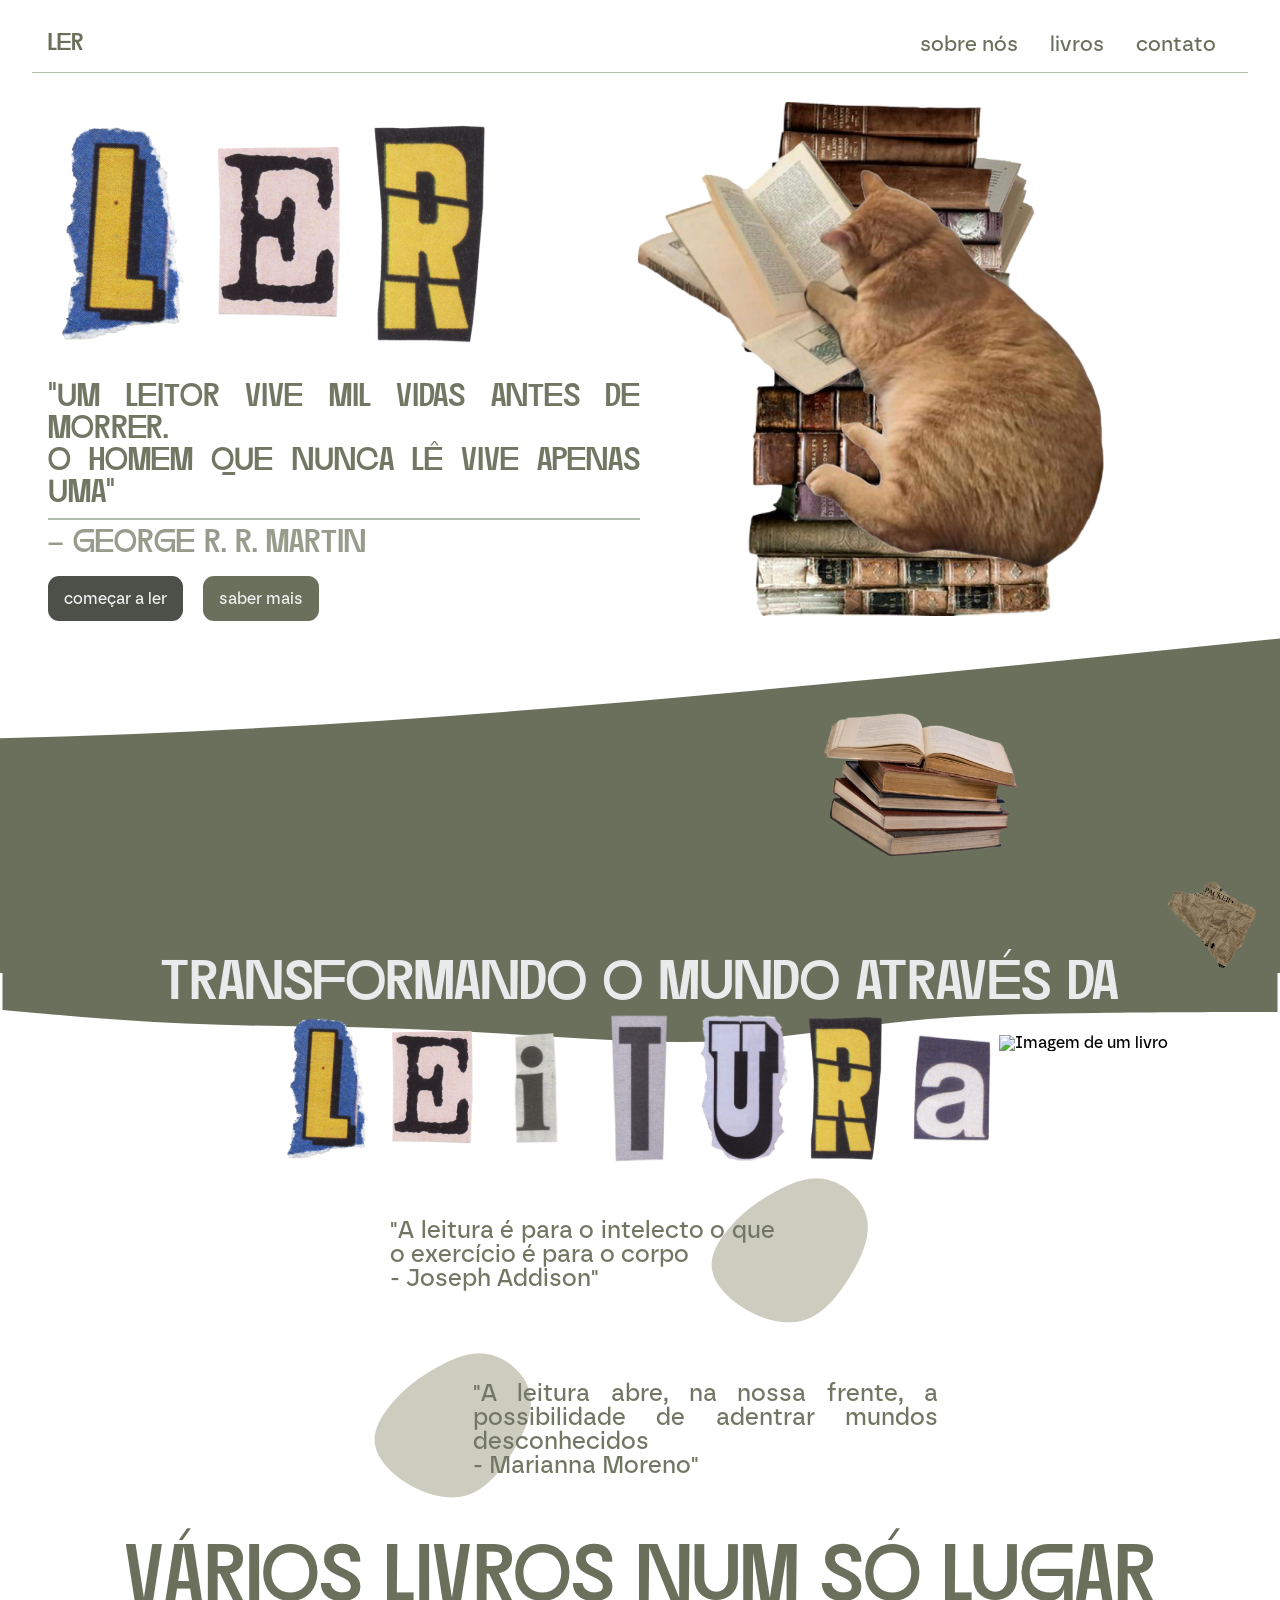
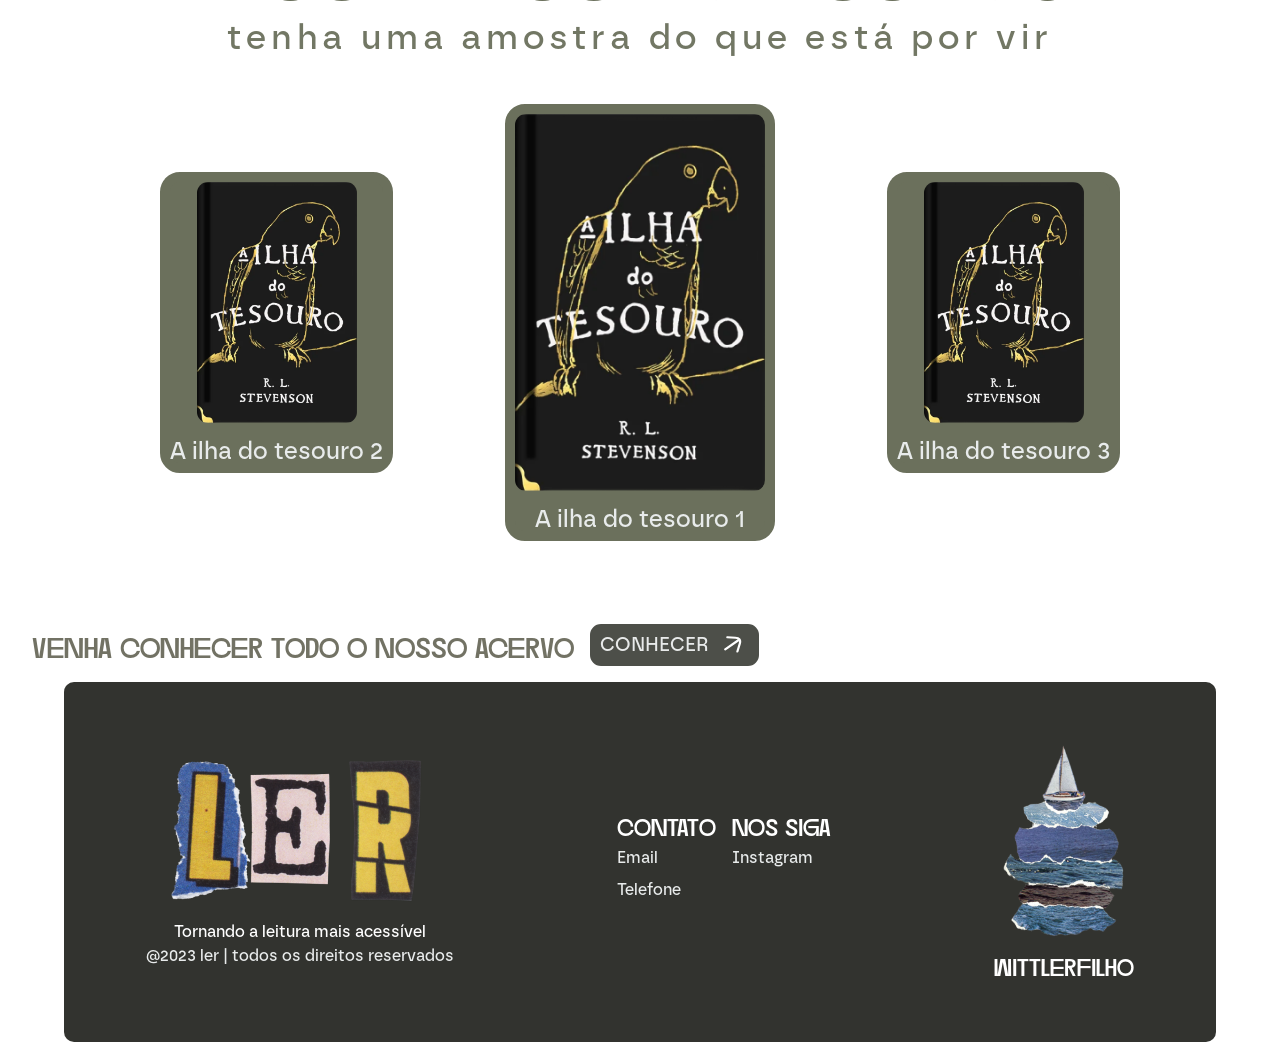
==== index.html @ 19414425 "aaa" ====
<!DOCTYPE html>
<html lang="pt-BR">

<head>
    <meta charset="UTF-8">
    <meta http-equiv="X-UA-Compatible" content="IE=edge">
    <meta name="viewport" content="width=device-width, initial-scale=1.0">
    <title>Ler - Encontre livros aqui!</title>

    <link rel="stylesheet" href="../estilos/reset.css">
    <link rel="stylesheet" href="../estilos/front-page.css">
</head>

<body>

    <header id="header">
        <h1 id="header__title">ler</h1>

        <ul id="header__ul">
            <li class="header__ul_li">
                <a href="#" class="header__ul_li_a">sobre nós</a>
            </li>

            <li class="header__ul_li">
                <a href="#" class="header__ul_li_a">livros</a>
            </li>

            <li class="header__ul_li">
                <a href="#" class="header__ul_li_a">contato</a>
            </li>
        </ul>

    </header>

    <main id="main">

        <section id="main__first-section">
            <div id="main__first-section_div">
                <div id="main__first-section_div-imagens-titulo">
                    <img src="../imagens/letraL.png" alt="Letra L" class="main__first-section_div_imagens-titulo">
                    <img src="../imagens/letraE.png" alt="Letra E" class="main__first-section_div_imagens-titulo">
                    <img src="../imagens/letraR.png" alt="Letra R" class="main__first-section_div_imagens-titulo">
                </div>

                <div id="main__first-section_div-quote">
                    <h1 id="main__first-section_div-quote_frase">"um leitor vive mil vidas antes de morrer.<br>o homem
                        que nunca lê vive apenas uma"</h1>
                    <p id="main__first-section_div-quote_autor">- george r. r. martin</p>
                </div>

                <div id="main__first-section_div-buttons">
                    <button id="main__first-section_div-buttons_button-read" class="button">começar a ler</button>
                    <button id="main__first-section_div-buttons_button-know-more" class="button">saber mais</button>
                </div>

            </div>

            <div id="main__first-section_div-images">
                <img src="../imagens/imagem-estante-de-livros.png" alt="#"
                    class="main__first-section_div-images_images">
                <img src="../imagens/imagem-livro.png" alt="#" class="main__first-section_div-images_images">
                <img src="../imagens/imagem-gato-lendo.png" alt="#" class="main__first-section_div-images_images">
                <img src="../imagens/imagem-livros.png" alt="#" class="main__first-section_div-images_images">
            </div>
        </section>

        <section id="main__quotes-section">

            <div id="main__quotes-section_header">
                <h1 id="main__quotes-section_title">transformando o mundo através da</h1>
                <div id="main__quotes-section_div-imgs">
                    <img src="../imagens/letraL.png" alt="Letra L" class="main__quotes-section_div-imgs_images">
                    <img src="../imagens/letraE.png" alt="Letra E" class="main__quotes-section_div-imgs_images">
                    <img src="../imagens/letraI.png" alt="Letra I" class="main__quotes-section_div-imgs_images">
                    <img src="../imagens/letraT.png" alt="Letra T" class="main__quotes-section_div-imgs_images">
                    <img src="../imagens/letraU.png" alt="Letra U" class="main__quotes-section_div-imgs_images">
                    <img src="../imagens/letraR.png" alt="Letra R" class="main__quotes-section_div-imgs_images">
                    <img src="../imagens/letraA.png" alt="Letra A" class="main__quotes-section_div-imgs_images">
                </div>
            </div>


            <div id="main__quotes-section_div-imagem-livro">
                <img src="../imagens/imglivro.png" alt="Imagem de um livro"
                    class="main__quotes-section_div-imagem-livro_imgs">
                <img src="../imagens/imagem-pagina-rasgada.png" alt="Imagem de uma página rasgada"
                    class="main__quotes-section_div-imagem-livro_imgs">
            </div>

            <div id="main__quotes-section_div-quotes">
                <div class="main__quotes-section_div-quotes_quote">
                    <p class="main__quotes-section_div-quotes_quote_quote-text">"A leitura é para o intelecto o que o
                        exercício é para o corpo <br>- Joseph Addison"</p>
                    <img src="../imagens/imgBlob1.png" alt="#" class="main__quotes-section_div-quotes_quote_quote-blob">
                </div>

                <div class="main__quotes-section_div-quotes_quote">
                    <img src="../imagens/imgBlob1.png" alt="#" class="main__quotes-section_div-quotes_quote_quote-blob">
                    <p class="main__quotes-section_div-quotes_quote_quote-text">"A leitura abre, na nossa frente, a
                        possibilidade de adentrar mundos desconhecidos<br>- Marianna Moreno"</p>
                </div>
            </div>
        </section>

        <section id="main__books-section">
            <div id="main__books-section_div-title">
                <h1 id="main__books-section_div-title_title">vários livros num só lugar</h1>
                <h2 id="main__books-section_div-title_subtitle">tenha uma amostra do que está por vir</h2>
            </div>

            <div id="main__books-section_div-books">
                <div class="main__books-section_div-books_book">
                    <img src="../imagens/livro-ailhadotesouro.png" alt="Capa do livro"
                        class="main__books-section_div-books_book_book-img  main__books-section_div-books_book_small-book-img">
                    <p class="main__books-section_div-books_book_book-title">A ilha do tesouro 2</p>
                </div>

                <div class="main__books-section_div-books_book">
                    <img src="../imagens/livro-ailhadotesouro.png" alt="Capa do livro"
                        class="main__books-section_div-books_book_book-img">
                    <p class="main__books-section_div-books_book_book-title">A ilha do tesouro 1</p>
                </div>

                <div class="main__books-section_div-books_book">
                    <img src="../imagens/livro-ailhadotesouro.png" alt="Capa do livro"
                        class="main__books-section_div-books_book_book-img   main__books-section_div-books_book_small-book-img">
                    <p class="main__books-section_div-books_book_book-title">A ilha do tesouro 3</p>
                </div>
            </div>

            <div id="main__books-section_div-redirect">
                <p id="main__books-section_div-redirect_text">venha conhecer todo o nosso acervo</p>

                <div id="main__books-section_div-redirect_button">
                    <a href="" id="main__books-section_div-redirect_button_text">conhecer</a>
                    <!-- <svg width="49" height="49" viewBox="0 0 49 49" fill="none" xmlns="http://www.w3.org/2000/svg" id="main__books-section_div-redirect_button_icon">
                        <path fill-rule="evenodd" clip-rule="evenodd"
                            d="M16.5778 28.4957C16.083 28.8421 15.9628 29.5241 16.3092 30.0189C16.6557 30.5138 17.3377 30.634 17.8325 30.2875L30.9731 21.0864C30.9956 21.0707 31.0172 21.0543 31.0381 21.0374C31.1241 21.6588 31.0408 22.4519 30.6931 23.4395L30.6847 23.4632L30.6774 23.4871L28.3444 31.2246C28.17 31.8029 28.4975 32.4132 29.0758 32.5875C29.6541 32.762 30.2644 32.4345 30.4387 31.8562L32.7648 24.142C33.474 22.1127 33.4585 20.1866 32.4363 18.7267C31.4141 17.2667 29.6093 16.5935 27.4599 16.5659L19.4154 16.1133C18.8123 16.0793 18.2959 16.5408 18.262 17.1438C18.228 17.7469 18.6895 18.2633 19.2925 18.2972L27.3614 18.7513L27.3863 18.7526L27.4114 18.7529C28.4584 18.7638 29.2322 18.9569 29.7867 19.2502C29.7637 19.2641 29.7409 19.2788 29.7184 19.2945L16.5778 28.4957Z"
                            fill="white" />
                    </svg> -->

                </div>
            </div>
        </section>
    </main>

    <footer id="footer">
        <div id="footer__copyrights">
            <img src="../imagens/Título.png" alt="" id="footer__copyrights_logo-img">

            <div id="footer__copyrights_text">
                <p id="footer__copyrights_mission">Tornando a leitura mais acessível</p>
                <p id="footer_copyrights_copyright-text">@2023 ler | todos os direitos reservados</p>
            </div>

        </div>

        <div id="footer__contact">
            <div id="footer__contact_contact-us">
                <h1 id="footer__contact_contact-us_header">contato</h1>

                <ul id="footer__contact_contact-us_list">

                    <li class="footer__contact_contact-us_list_li">
                        <a href="mailto:ler@contato.com">Email</a>
                    </li>

                    <li class="footer__contact_contact-us_list_li">
                        <a href="tel:+5561995370092">Telefone</a>
                    </li>

                </ul>
            </div>

            <div id="footer__contact_follow-us">
                <h1 id="footer__contact_follow-us_header">nos siga</h1>
                <ul id="footer__contact_follow-us_list">
                    <li class="footer__contact_follow-us_li">
                        <a href="http://instagram.com/wittlerfilho">Instagram</a>
                    </li>
                </ul>
            </div>
        </div>


        <div id="footer__wittler">
            <img src="../imagens/barco.png" alt="#" id="footer__wittler_img">
            <h1 id="footer__wittler_h1">wittlerfilho</h1>
        </div>
    </footer>

</body>

</html>
---- estilos/front-page.css ----
/* Configurações */

:root {
    background-image: url('../imagens/background.jpg');
}

@font-face {
    font-family: Borna;
    src: url("../fontes/Borna-Medium.otf");
}

@font-face {
    font-family: DirtyLine;
    src: url("../fontes/DirtyLine.otf");
}

h1,
h2 {
    font-family: DirtyLine;
}

html {
    font-family: Borna;
}

a {
    text-decoration: none;
    color: #6B705C;
}






/*Início dos estilos na página*/


#header {
    display: flex;
    justify-content: space-between;

    font-family: Borna;

    margin: 2rem 2rem 0rem 2rem;
    padding: 0rem 1rem 1rem 1rem;

    border-bottom: 0.1rem solid rgba(135, 157, 129, 0.638);
}

#header__title {
    font-size: 1.5rem;
    color: #6B705C;

    text-align: center;
}

#header__ul {
    display: flex;
    flex-direction: row;
    align-items: center;

    font-size: 1.3rem;

}

.header__ul_li {
    margin: 0rem 1rem 0rem 1rem;
}

.header__ul_li {
    color: #6B705C;
}

.header__ul_li_a {
    transition: all 0.24s;
}

.header__ul_li_a:hover {
    color: color-mix(in srgb, #6B705C 75%, black);
}

/* Main section */

#main__first-section {
    display: grid;
    grid-template-columns: repeat(2, 50%);
    height: 100vh;
    background-image: url(../imagens/Design\ em\ baixo.svg);
    background-position: bottom;
    background-repeat: no-repeat;
    background-size: cover;
    margin-bottom: -1rem;

}

#main__first-section_div {
    margin: 3rem 0rem 0rem 3rem;
}

#main__first-section_div-imagens-titulo {
    margin-bottom: 2rem;
}

#main__first-section_div-quote_frase {
    display: inline-block;
    text-align: justify;

    font-size: 2rem;
    color: #727764;

    padding-bottom: 0.5rem;
    border-bottom: 2px solid rgba(135, 157, 129, 0.652);
}

#main__first-section_div-quote_autor {
    font-family: DirtyLine;
    color: #989C8D;
    font-size: 2rem;

    margin-top: 0.5rem;
}

#main__first-section_div-buttons {
    margin-top: 1rem;
}

.button {
    font-family: Borna;

    color: #f1f1f1;
    background: #6B705C;

    outline: none;
    cursor: pointer;

    border: none;
    border-radius: 11px;

    padding: 0.8rem 1rem 0.8rem 1rem;
    font-size: 1rem;
    text-align: center;

    transition: all 0.24s;

}


.button:hover {
    transform: scale(1.1);
}

.button:nth-child(1) {
    margin-right: 1rem;
}

#main__first-section_div-buttons_button-read {
    background: #4D4F49;
}

#main__first-section_div-buttons_button-read:hover {
    background-color: color-mix(in srgb, #4D4F49 80%, black);
}

#main__first-section_div-buttons_button-know-more:hover {
    background-color: color-mix(in srgb, #6b705C 80%, black);
}

.main__first-section_div-images_images {
    display: inline-block;
    position: absolute;
}

.main__first-section_div-images_images:nth-child(1) {
    width: 460px;
    top: 102px;
}

.main__first-section_div-images_images:nth-child(2) {
    right: 197px;
    top: 47px;
    z-index: -1;
    width: 267px;

}

.main__first-section_div-images_images:nth-child(3) {
    width: 564px;
    right: 140px;
}

.main__first-section_div-images_images:nth-child(4) {
    bottom: -27px;
    left: 1013px;
    width: 315px;
}


/* Quotes section */

#main__quotes-section {
    background-repeat: no-repeat;
    background-image: url(../imagens/design-em-cima.svg);
    background-position: top;
    background-size: contain;
}

#main__quotes-section_header {
    display: flex;
    flex-direction: column;
    align-items: center;
}


#main__quotes-section_title {
    color: #E8EBEB;
    font-size: 3.5rem;
    z-index: 0;
}

#main__quotes-section_div-imgs {
    grid-column-start: 1;
}

.main__quotes-section_div-imgs_images {
    width: 100px;
}

.main__quotes-section_div-imagem-livro_imgs {
    position: absolute;
    z-index: 0;
    right: 200px;
}

.main__quotes-section_div-imagem-livro_imgs:nth-child(1) {
    top: 115%;
    width: 192px;
}


.main__quotes-section_div-imagem-livro_imgs:nth-child(2) {
    width: 100px;
    top: 130%;
}

#main__quotes-section_div-quotes {
    display: flex;
    flex-direction: column;
    align-items: center;
}


.main__quotes-section_div-quotes_quote {
    display: flex;
    align-items: center;
    justify-content: center;

    margin: 0rem 4rem;
}

.main__quotes-section_div-quotes_quote:last-child {
    margin-left: 10rem;
}

.main__quotes-section_div-quotes_quote_quote-text {
    display: inline-block;
    text-align: justify;

    color: #727764;
    font-size: 1.5rem;
}

.main__quotes-section_div-quotes_quote_quote-blob {
    margin-left: -5rem;
    z-index: -1;
}

.main__quotes-section_div-quotes_quote_quote-blob:first-child {
    margin-right: -5rem;
    z-index: -1;
}

.main__quotes-section_div-quotes_quote_quote-blob:last-child {
    margin-left: -5rem;
    z-index: -1;
}

/* Books section */

#main__books-section_div-title {
    display: flex;
    flex-direction: column;
    align-items: center;

    padding-top: 1.5rem;
}

#main__books-section_div-title_title {
    color: #6B705C;
    font-size: 5rem;
}

#main__books-section_div-title_subtitle {
    color: #727764;
    font-size: 2.2rem;
    font-family: Borna;
    letter-spacing: 0.3rem;
}

#main__books-section_div-books {
    display: flex;
    flex-direction: row;
    align-items: center;
    justify-content: space-evenly;

    padding: 3rem;
}

.main__books-section_div-books_book_book-img {
    display: inline-block;
    border-radius: 11px;
    line-height: 10px;
    width: 250px;
}

.main__books-section_div-books_book_book-title {
    color: #E8EBEB;
    font-size: 1.5rem;
    margin-top: 1rem;
    align-self: center;
}

.main__books-section_div-books_book {
    display: flex;
    flex-direction: column;
    align-items: center;

    background-color: #6B705C;
    border: 10px solid #6B705C;
    border-radius: 20px;
}

.main__books-section_div-books_book_small-book-img {
    width: 160px;
}

#main__books-section_div-redirect {
    display: flex;
    flex-direction: row;
    align-items: flex-end;

    margin: 1rem;
}

#main__books-section_div-redirect_text {
    font-family: Dirtyline;
    font-size: 1.8rem;
    color: #727264;

    padding: 2rem 1rem 0rem 1rem;
}

#main__books-section_div-redirect_button {
    display: flex;
    align-items: center;

    border: 2px solid #4D4F49;
    background-color: #4D4F49;
    border-radius: 11px;

    height: 2.4rem;
}

#main__books-section_div-redirect_button_text {
    color: #E8EAEA;
    font-family: Borna;
    font-size: 1.2rem;
    text-transform: uppercase;
    margin-left: 0.5rem;


    background: url(../imagens/iconeSeta.svg) no-repeat right center;
    padding-right: 3rem;

}

/* Footer */

#footer {
    height: 40vh;
    margin: 1rem 5% 1rem 5%;
    display: flex;
    align-items: center;
    justify-content: space-around;
    background-color: #32332F;
    border-radius: 10px;

    color: white;

}

#footer__copyrights {
    display: flex;
    flex-direction: column;
    align-items: center;
}

#footer__copyrights_logo-img {
    margin-bottom: 1rem;
}

#footer__copyrights_text {
    display: flex;
    flex-direction: column;
    align-items: center;
    line-height: 1.5rem;
}

#footer_copyrights_copyright-text {
    color: #E8EBEB;
}

#footer__contact {
    display: flex;
}

#footer__contact_contact-us {
    margin-right: 1rem;
}

#footer__contact_contact-us_header,
#footer__contact_follow-us_header {
    color: white;
    font-size: 1.5rem;
}


.footer__contact_contact-us_list_li>a,
.footer__contact_follow-us_li>a {
    color: #E8EBEB;
    line-height: 2rem;

}


#footer__wittler {
    display: flex;
    flex-direction: column;
    align-items: center;
}

#footer__wittler_img {
    height: 200px;
    margin-bottom: 1rem;
}

#footer__wittler_h1 {
    font-size: 1.5rem;
}


















































/* Media queries */

@media screen and (max-width: 767px) {

    #main {
        overflow: hidden;
    }

    /*  HEADER */

    #header {
        flex-direction: column;
    }

    #header__title {
        margin-bottom: 1rem;
    }

    #header__ul {
        justify-content: center;
    }

    .header__ul_li {
        margin: 0rem 1rem 0rem 0rem;
    }



    .header__ul_li:last-of-type {
        margin-right: 0;
    }


    /*  MAIN FIRST SECTION */

    #main__first-section {
        visibility: visible;
        display: flex;
        flex-direction: column;
        /* height: auto; */
    }

    #main__first-section_div {
        margin: 2rem;
    }

    #main__first-section_div-imagens-titulo {
        text-align: center;
    }

    .main__first-section_div_imagens-titulo {
        width: 100px;
    }

    #main__first-section_div-quote_frase {
        font-size: 1.7rem;
    }

    #main__first-section_div-quote_autor {
        font-size: 1.5rem;
    }

    #main__first-section_div-buttons {
        display: flex;
        justify-content: space-between;
    }

    #main__first-section_div-images {
        display: none;
    }

    .main__first-section_div-images_images {
        display: inline-block;
        position: inherit;
        display: none;
    }


    /* MAIN QUOTES SECTION*/

    #main__quotes-section {
        visibility: visible;
        height: auto;
        /* background: none; */
    }

    #main__quotes-section_title {
        font-size: 2.5rem;
        margin-top: -5rem;
        text-align: center;
        padding-top: 0rem;
    }

    #main__quotes-section_div-imgs {
        margin: 0;
        text-align: center;
    }

    .main__quotes-section_div-imgs_images {
        width: 50px;
    }

    #main__quotes-section_div-imagem-livro {
        display: none;
    }

    .main__quotes-section_div-imagem-livro_imgs {
        position: inherit;
        z-index: inherit;
        right: 0;
        display: none;
    }

    .main__quotes-section_div-quotes_quote,
    .main__quotes-section_div-quotes_quote:last-child {
        margin: 1rem;
    }

    .main__quotes-section_div-quotes_quote_quote-blob {
        margin-left: 0;
    }


    /* MAIN BOOKS SECTION */

    #main__books-section {
        visibility: visible;
        height: auto;
    }

    #main__books-section_div-title_title {
        font-size: 3rem;
        text-align: center;
        margin-bottom: 1rem;
    }

    #main__books-section_div-title_subtitle {
        font-size: 2rem;
        text-align: center;
    }

    .main__books-section_div-books_book:first-of-type,
    .main__books-section_div-books_book:last-of-type {
        display: none;
    }

    .main__books-section_div-books_book_book-img {
        width: 200px;
    }

    #main__books-section_div-redirect {
        flex-direction: column;
    }

    #main__books-section_div-redirect_text {
        font-size: 2rem;
    }



    /* FOOTER */

    #footer {
        visibility: visible;
        flex-direction: column;
        height: auto;
        padding: 1rem;
    }

    #footer__copyrights {
        display: flex;
        align-items: center;
        flex-direction: column;
        margin-bottom: 1rem;
    }


    #footer__copyrights_logo-img {
        width: 100px;
    }


}


@media screen and (min-width: 768px) and (max-width: 1023px) {
    #main__first-section {
        display: flex;
        flex-direction: column;
        align-items: center;
    }

    #main__first-section_div {
        margin: 3rem;
    }

    #main__first-section_div-buttons_button-know-more {
        background-color: color-mix(in srgb, #6b705C 80%, black);
    }

    #main__first-section_div-buttons_button-know-more:hover {
        background-color:
            color-mix(in srgb, #6b705C 60%, black);
    }

    #main__first-section_div-imagens-titulo {
        text-align: center;
    }


    #main__first-section_div-images {
        display: none;
    }

    /* Quotes section  */

    #main__quotes-section {}

    #main__quotes-section_title {
        font-size: 2.7rem;
    }

    #main__quotes-section_div-imgs {
        margin-left: 0;
        text-align: center;
    }

    .main__quotes-section_div-imagem-livro_imgs {
        width: 100px;
    }

    .main__quotes-section_div-imagem-livro_imgs:nth-child(1) {
        width: 100px;
        top: 674px;
        right: 30px;
    }

    .main__quotes-section_div-imagem-livro_imgs:nth-child(2) {
        top: 896px;
        right: 1px;
    }

    #main__quotes-section_div-quotes {
        flex-direction: column;
        align-items: center;
        /* height: 100vh; */
        justify-content: space-around;
    }

    .main__quotes-section_div-quotes_quote:last-child {
        margin: 0;
    }

    .main__quotes-section_div-quotes_quote:last-child {
        width: 400px;
    }


    /* Books section */

    #main__books-section {
        height: inherit;
    }

    #main__books-section_div-books {
        padding: 3rem 0 0 0;
    }

    #main__books-section_div-title_title {
        text-align: center;
    }

    #main__books-section_div-title_subtitle {
        font-size: 1.6rem;
    }

    #footer {
        padding: 1rem;
    }
}

@media screen and (min-width: 1024px) and (max-width: 1439px) {
    .main__first-section_div-images_images:nth-child(1) {
        width: 514px;
    }

    .main__first-section_div-images_images:nth-child(2) {
        width: 299px;
    }

    .main__first-section_div-images_images:nth-child(3) {
        width: 540px;
    }

    .main__first-section_div-images_images:nth-child(4) {
        width: 276px;
        left: 779px;
    }

    .main__quotes-section_div-imagem-livro_imgs:first-child {
        width: 271px;
        right: 10px;
    }

    .main__quotes-section_div-imagem-livro_imgs:last-child {
        width: 126px;
        right: 10px;
        top: 857px;
    }

    .main__quotes-section_div-quotes_quote {
        width: 500px;
    }

    #main__books-section {
        height: inherit;
    }

}
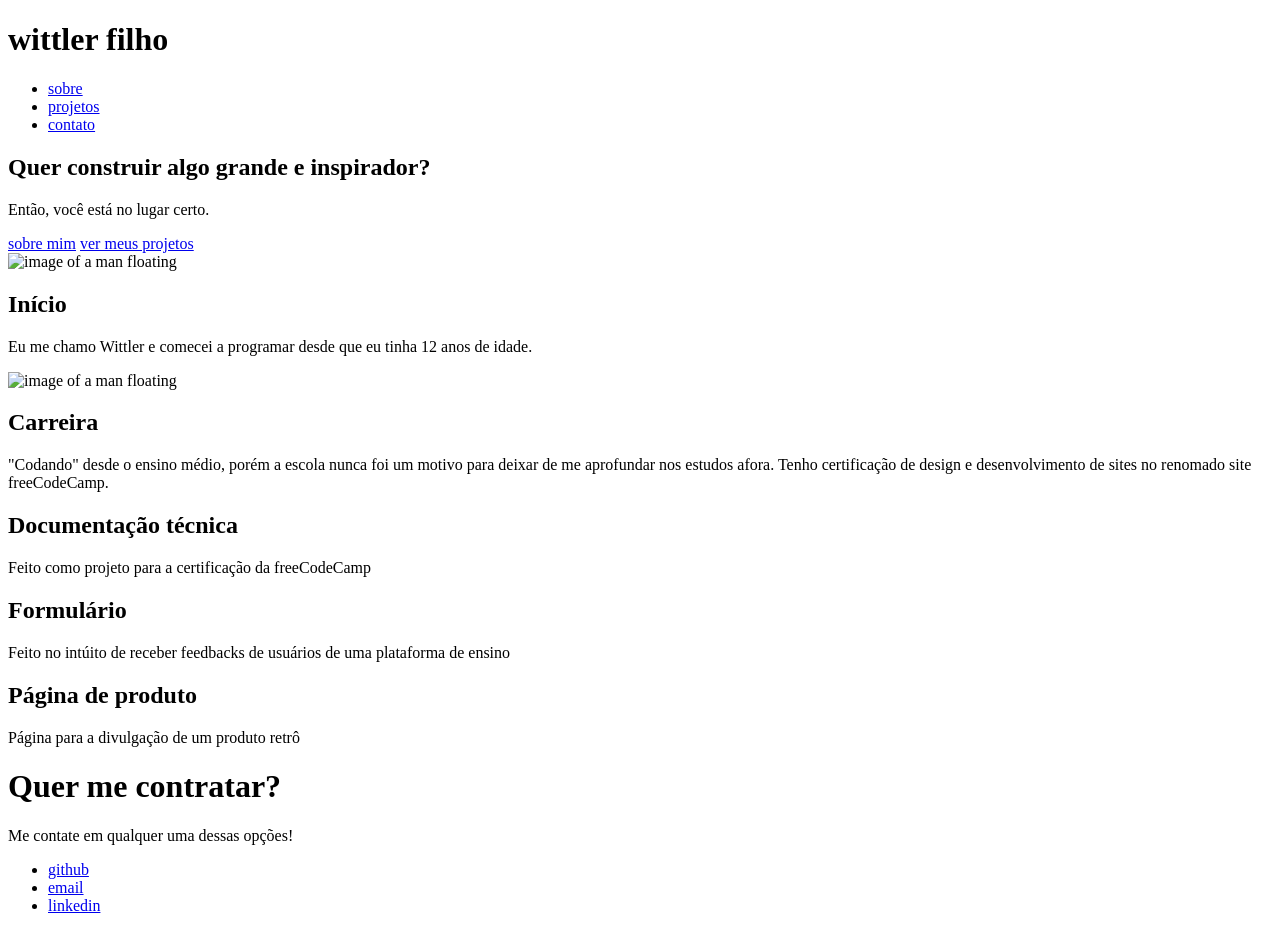
==== commit 5b79e26a: "Update index.html" ====
--- a/index.html
+++ b/index.html
@@ -5,190 +5,158 @@
     <meta charset="UTF-8">
     <meta http-equiv="X-UA-Compatible" content="IE=edge">
     <meta name="viewport" content="width=device-width, initial-scale=1.0">
-    <title>Ler - Encontre livros aqui!</title>
+    <title>Wittler Filho | Portfolio</title>
+    
+    <link rel="shortcut icon" type="image/jpg" href="elements/favicon.ico"/>
 
-    <link rel="stylesheet" href="../estilos/reset.css">
-    <link rel="stylesheet" href="../estilos/front-page.css">
+
+    <link rel="stylesheet" href="css/reset.css">
+    <link rel="stylesheet" href="css/main.css">
+
+    <link rel="preconnect" href="https://fonts.googleapis.com">
+    <link rel="preconnect" href="https://fonts.gstatic.com" crossorigin>
+    <link
+        href="https://fonts.googleapis.com/css2?family=Bitter:wght@400;700&family=Space+Mono:wght@400;700&display=swap"
+        rel="stylesheet">
+
+    <script src="https://unpkg.com/scrollreveal"></script>
 </head>
 
 <body>
-
     <header id="header">
-        <h1 id="header__title">ler</h1>
-
-        <ul id="header__ul">
-            <li class="header__ul_li">
-                <a href="#" class="header__ul_li_a">sobre nós</a>
+        <h1 id="header-name">wittler filho</h1>
+        <ul class="header-list">
+            <li class="header-list-lis">
+                <a href="#about-me-section" class="header-list-a link">sobre</a>
             </li>
 
-            <li class="header__ul_li">
-                <a href="#" class="header__ul_li_a">livros</a>
+            <li class="header-list-lis">
+                <a href="#projects-section" class="header-list-a link">projetos</a>
             </li>
 
-            <li class="header__ul_li">
-                <a href="#" class="header__ul_li_a">contato</a>
+            <li class="header-list-lis">
+                <a href="#contact-section" class="header-list-a link">contato</a>
             </li>
         </ul>
-
     </header>
 
     <main id="main">
-
-        <section id="main__first-section">
-            <div id="main__first-section_div">
-                <div id="main__first-section_div-imagens-titulo">
-                    <img src="../imagens/letraL.png" alt="Letra L" class="main__first-section_div_imagens-titulo">
-                    <img src="../imagens/letraE.png" alt="Letra E" class="main__first-section_div_imagens-titulo">
-                    <img src="../imagens/letraR.png" alt="Letra R" class="main__first-section_div_imagens-titulo">
-                </div>
-
-                <div id="main__first-section_div-quote">
-                    <h1 id="main__first-section_div-quote_frase">"um leitor vive mil vidas antes de morrer.<br>o homem
-                        que nunca lê vive apenas uma"</h1>
-                    <p id="main__first-section_div-quote_autor">- george r. r. martin</p>
-                </div>
-
-                <div id="main__first-section_div-buttons">
-                    <button id="main__first-section_div-buttons_button-read" class="button">começar a ler</button>
-                    <button id="main__first-section_div-buttons_button-know-more" class="button">saber mais</button>
-                </div>
-
+        <section id="main-section">
+            <div id="main-div">
+                <h1 id="main-header">Quer construir algo <span class="main-span">grande e inspirador?</span></h1>
+                <p id="main-text">Então, você está no lugar certo.</p>
             </div>
 
-            <div id="main__first-section_div-images">
-                <img src="../imagens/imagem-estante-de-livros.png" alt="#"
-                    class="main__first-section_div-images_images">
-                <img src="../imagens/imagem-livro.png" alt="#" class="main__first-section_div-images_images">
-                <img src="../imagens/imagem-gato-lendo.png" alt="#" class="main__first-section_div-images_images">
-                <img src="../imagens/imagem-livros.png" alt="#" class="main__first-section_div-images_images">
+            <div id="main-button-group">
+
+                <a href="#about-me-section" class="button links">sobre mim</a>
+                <a href="#projects-section" class="button links">ver meus projetos</a>
             </div>
         </section>
 
-        <section id="main__quotes-section">
-
-            <div id="main__quotes-section_header">
-                <h1 id="main__quotes-section_title">transformando o mundo através da</h1>
-                <div id="main__quotes-section_div-imgs">
-                    <img src="../imagens/letraL.png" alt="Letra L" class="main__quotes-section_div-imgs_images">
-                    <img src="../imagens/letraE.png" alt="Letra E" class="main__quotes-section_div-imgs_images">
-                    <img src="../imagens/letraI.png" alt="Letra I" class="main__quotes-section_div-imgs_images">
-                    <img src="../imagens/letraT.png" alt="Letra T" class="main__quotes-section_div-imgs_images">
-                    <img src="../imagens/letraU.png" alt="Letra U" class="main__quotes-section_div-imgs_images">
-                    <img src="../imagens/letraR.png" alt="Letra R" class="main__quotes-section_div-imgs_images">
-                    <img src="../imagens/letraA.png" alt="Letra A" class="main__quotes-section_div-imgs_images">
+        <section id="about-me-section">
+            <div class="about-me-divs" data-depth="0.2" id="about-me-section-div-1">
+                <img src="elements/clumsy 1.svg" alt="image of a man floating" class="about-me-image" data-depth="0.2">
+                <div class="about-me-texts">
+                    <h1 class="about-me-header">Início</h1>
+                    <p class="about-me-text">Eu me chamo Wittler e comecei a programar desde que eu
+                        tinha 12 anos de idade.</p>
                 </div>
             </div>
 
-
-            <div id="main__quotes-section_div-imagem-livro">
-                <img src="../imagens/imglivro.png" alt="Imagem de um livro"
-                    class="main__quotes-section_div-imagem-livro_imgs">
-                <img src="../imagens/imagem-pagina-rasgada.png" alt="Imagem de uma página rasgada"
-                    class="main__quotes-section_div-imagem-livro_imgs">
-            </div>
-
-            <div id="main__quotes-section_div-quotes">
-                <div class="main__quotes-section_div-quotes_quote">
-                    <p class="main__quotes-section_div-quotes_quote_quote-text">"A leitura é para o intelecto o que o
-                        exercício é para o corpo <br>- Joseph Addison"</p>
-                    <img src="../imagens/imgBlob1.png" alt="#" class="main__quotes-section_div-quotes_quote_quote-blob">
-                </div>
-
-                <div class="main__quotes-section_div-quotes_quote">
-                    <img src="../imagens/imgBlob1.png" alt="#" class="main__quotes-section_div-quotes_quote_quote-blob">
-                    <p class="main__quotes-section_div-quotes_quote_quote-text">"A leitura abre, na nossa frente, a
-                        possibilidade de adentrar mundos desconhecidos<br>- Marianna Moreno"</p>
+            <div class="about-me-divs" data-depth="0.3" id="about-me-section-div-2">
+                <img src="elements/jumping 1.svg" alt="image of a man floating" class="about-me-image" data-depth="0.2">
+                <div class="about-me-texts">
+                    <h1 class="about-me-header">Carreira</h1>
+                    <p class="about-me-text">"Codando" desde o ensino médio, porém a escola nunca foi um
+                        motivo para deixar de me aprofundar nos estudos afora. Tenho certificação de design e
+                        desenvolvimento de sites no renomado site freeCodeCamp.</p>
                 </div>
             </div>
         </section>
 
-        <section id="main__books-section">
-            <div id="main__books-section_div-title">
-                <h1 id="main__books-section_div-title_title">vários livros num só lugar</h1>
-                <h2 id="main__books-section_div-title_subtitle">tenha uma amostra do que está por vir</h2>
+        <section id="projects-section">
+            <div class="projects-section-card">
+                <a href="https://codepen.io/wittlerfilho/pen/LYdxyQm" target="_blank"
+                    class="image-in-a projects-section-image-unfocus"></a>
+                <h1 class="projects-section-header">Documentação técnica</h1>
+                <p class="projects-section-text">Feito como projeto para a certificação da freeCodeCamp</p>
+
             </div>
 
-            <div id="main__books-section_div-books">
-                <div class="main__books-section_div-books_book">
-                    <img src="../imagens/livro-ailhadotesouro.png" alt="Capa do livro"
-                        class="main__books-section_div-books_book_book-img  main__books-section_div-books_book_small-book-img">
-                    <p class="main__books-section_div-books_book_book-title">A ilha do tesouro 2</p>
-                </div>
+            <div class="projects-section-card">
+                <a href="https://codepen.io/wittlerfilho/pen/BarpRJX" target="_blank"
+                    class="image-in-a projects-section-image-focus"></a>
+                <h1 class="projects-section-header">Formulário</h1>
+                <p class="projects-section-text">Feito no intúito de receber feedbacks de usuários de uma plataforma de
+                    ensino</p>
 
-                <div class="main__books-section_div-books_book">
-                    <img src="../imagens/livro-ailhadotesouro.png" alt="Capa do livro"
-                        class="main__books-section_div-books_book_book-img">
-                    <p class="main__books-section_div-books_book_book-title">A ilha do tesouro 1</p>
-                </div>
-
-                <div class="main__books-section_div-books_book">
-                    <img src="../imagens/livro-ailhadotesouro.png" alt="Capa do livro"
-                        class="main__books-section_div-books_book_book-img   main__books-section_div-books_book_small-book-img">
-                    <p class="main__books-section_div-books_book_book-title">A ilha do tesouro 3</p>
-                </div>
             </div>
 
-            <div id="main__books-section_div-redirect">
-                <p id="main__books-section_div-redirect_text">venha conhecer todo o nosso acervo</p>
+            <div class="projects-section-card">
+                <a href="https://codepen.io/wittlerfilho/pen/gOegWXE" target="_blank"
+                    class="image-in-a projects-section-image-unfocus" id="projects-section-image-3"></a>
+                <h1 class="projects-section-header">Página de produto</h1>
+                <p class="projects-section-text">Página para a divulgação de um produto retrô</p>
+            </div>
 
-                <div id="main__books-section_div-redirect_button">
-                    <a href="" id="main__books-section_div-redirect_button_text">conhecer</a>
-                    <!-- <svg width="49" height="49" viewBox="0 0 49 49" fill="none" xmlns="http://www.w3.org/2000/svg" id="main__books-section_div-redirect_button_icon">
-                        <path fill-rule="evenodd" clip-rule="evenodd"
-                            d="M16.5778 28.4957C16.083 28.8421 15.9628 29.5241 16.3092 30.0189C16.6557 30.5138 17.3377 30.634 17.8325 30.2875L30.9731 21.0864C30.9956 21.0707 31.0172 21.0543 31.0381 21.0374C31.1241 21.6588 31.0408 22.4519 30.6931 23.4395L30.6847 23.4632L30.6774 23.4871L28.3444 31.2246C28.17 31.8029 28.4975 32.4132 29.0758 32.5875C29.6541 32.762 30.2644 32.4345 30.4387 31.8562L32.7648 24.142C33.474 22.1127 33.4585 20.1866 32.4363 18.7267C31.4141 17.2667 29.6093 16.5935 27.4599 16.5659L19.4154 16.1133C18.8123 16.0793 18.2959 16.5408 18.262 17.1438C18.228 17.7469 18.6895 18.2633 19.2925 18.2972L27.3614 18.7513L27.3863 18.7526L27.4114 18.7529C28.4584 18.7638 29.2322 18.9569 29.7867 19.2502C29.7637 19.2641 29.7409 19.2788 29.7184 19.2945L16.5778 28.4957Z"
-                            fill="white" />
-                    </svg> -->
 
-                </div>
-            </div>
         </section>
+
     </main>
 
-    <footer id="footer">
-        <div id="footer__copyrights">
-            <img src="../imagens/Título.png" alt="" id="footer__copyrights_logo-img">
-
-            <div id="footer__copyrights_text">
-                <p id="footer__copyrights_mission">Tornando a leitura mais acessível</p>
-                <p id="footer_copyrights_copyright-text">@2023 ler | todos os direitos reservados</p>
-            </div>
-
+    <footer id="contact-section">
+        <div id="contact-text-div">
+            <h1 id="contact-h1">Quer me contratar?</h1>
+            <p id="contact-p">Me contate em qualquer uma dessas opções!</p>
         </div>
 
-        <div id="footer__contact">
-            <div id="footer__contact_contact-us">
-                <h1 id="footer__contact_contact-us_header">contato</h1>
-
-                <ul id="footer__contact_contact-us_list">
-
-                    <li class="footer__contact_contact-us_list_li">
-                        <a href="mailto:ler@contato.com">Email</a>
-                    </li>
-
-                    <li class="footer__contact_contact-us_list_li">
-                        <a href="tel:+5561995370092">Telefone</a>
-                    </li>
-
-                </ul>
-            </div>
-
-            <div id="footer__contact_follow-us">
-                <h1 id="footer__contact_follow-us_header">nos siga</h1>
-                <ul id="footer__contact_follow-us_list">
-                    <li class="footer__contact_follow-us_li">
-                        <a href="http://instagram.com/wittlerfilho">Instagram</a>
-                    </li>
-                </ul>
-            </div>
+        <div id="contact-links-div">
+            <ul id="contact-list">
+                <li class="contact-list-lis">
+                    <a href="https://github.com/wittlerfilho" target="_blank" class="contact-a link">github</a>
+                </li>
+                <li class="contact-list-lis">
+                    <a href="mailto:wittlerfilho@gmail.com" target="_blank" class="contact-a link">email</a>
+                </li>
+                <li class="contact-list-lis">
+                    <a href="https://www.linkedin.com/in/wittlerfilho/" target="_blank"
+                        class="contact-a link">linkedin</a>
+                </li>
+            </ul>
         </div>
 
-
-        <div id="footer__wittler">
-            <img src="../imagens/barco.png" alt="#" id="footer__wittler_img">
-            <h1 id="footer__wittler_h1">wittlerfilho</h1>
-        </div>
     </footer>
 
+    <script>
+        ScrollReveal().reveal('#about-me-section-div-1', { delay: 100 });
+        ScrollReveal().reveal('#about-me-section-div-2', { delay: 300 });
+    </script>
+
+    <script type="module" src="https://unpkg.com/rough-notation?module"></script>
+
+    <script src="https://cdnjs.cloudflare.com/ajax/libs/parallax/3.1.0/parallax.min.js"></script>
+    <script>
+        var scene = document.getElementById('about-me-section');
+        var parallaxInstance = new Parallax(scene);
+    </script>
+    <script src="index.js" type="module"></script>
+
+
+
+    <script type="module" src="https://unpkg.com/rough-notation@0.5.1/lib/rough-notation.esm.js?module">
+    </script>
+    <script type="module">
+        import { annotate, annotationGroup } from 'rough-notation';
+
+        const e = document.querySelector('.main-span');
+        const annotation = annotate(e, { type: 'highlight', strokeWidth: 10, color: '#DADADA', animationDuration: 1500 });
+        annotation.show();
+
+        window.onbeforeunload = function () {
+            window.scrollTo(0, 0);
+        }
+    </script>
 </body>
 
-</html>+</html>
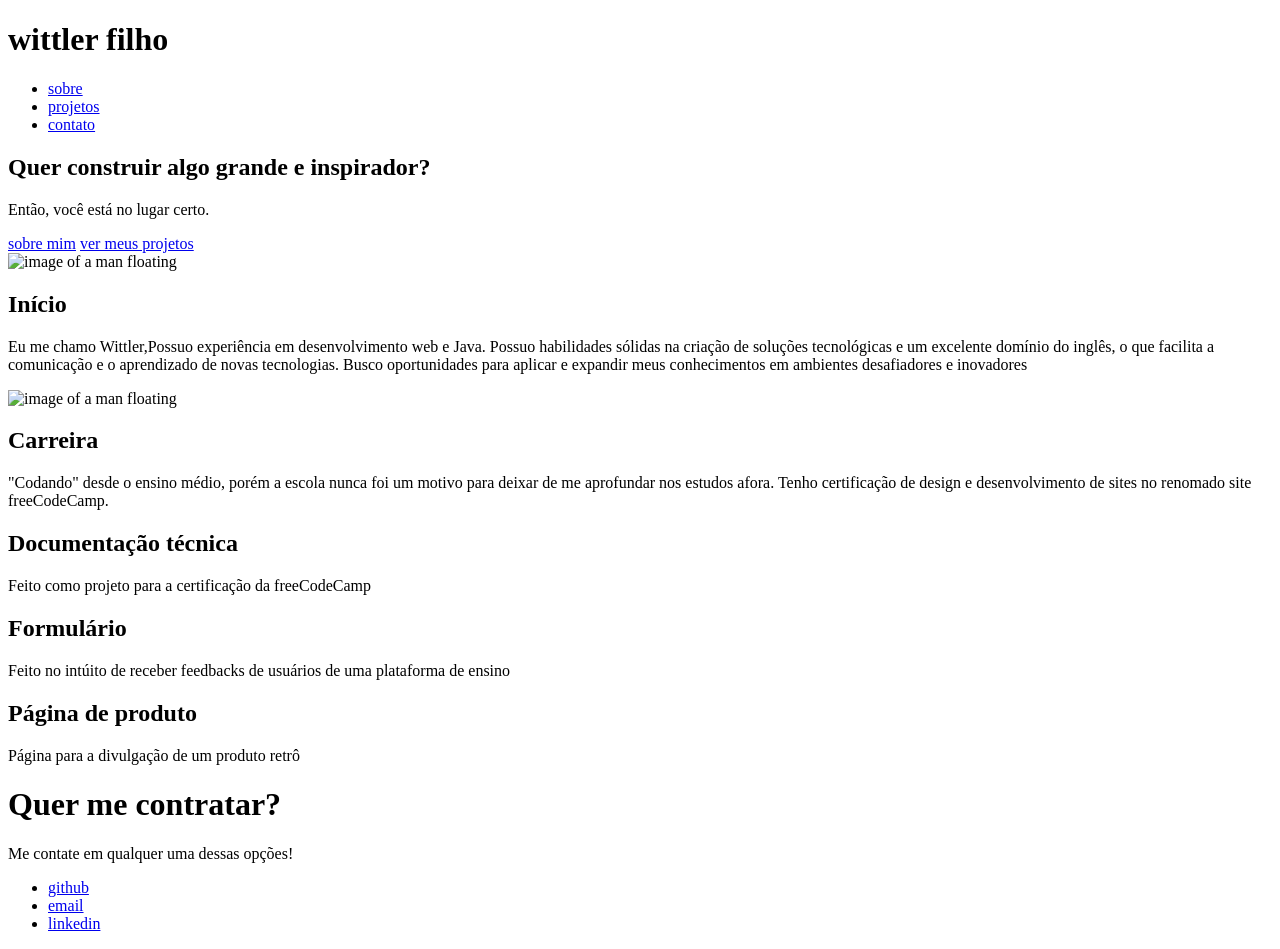
==== commit e8ce55aa: "Update index.html" ====
--- a/index.html
+++ b/index.html
@@ -59,8 +59,7 @@
                 <img src="elements/clumsy 1.svg" alt="image of a man floating" class="about-me-image" data-depth="0.2">
                 <div class="about-me-texts">
                     <h1 class="about-me-header">Início</h1>
-                    <p class="about-me-text">Eu me chamo Wittler e comecei a programar desde que eu
-                        tinha 12 anos de idade.</p>
+                    <p class="about-me-text">Eu me chamo Wittler,Possuo experiência em desenvolvimento web e Java. Possuo habilidades sólidas na criação de soluções tecnológicas e um excelente domínio do inglês, o que facilita a comunicação e o aprendizado de novas tecnologias. Busco oportunidades para aplicar e expandir meus conhecimentos em ambientes desafiadores e inovadores</p>
                 </div>
             </div>
 
